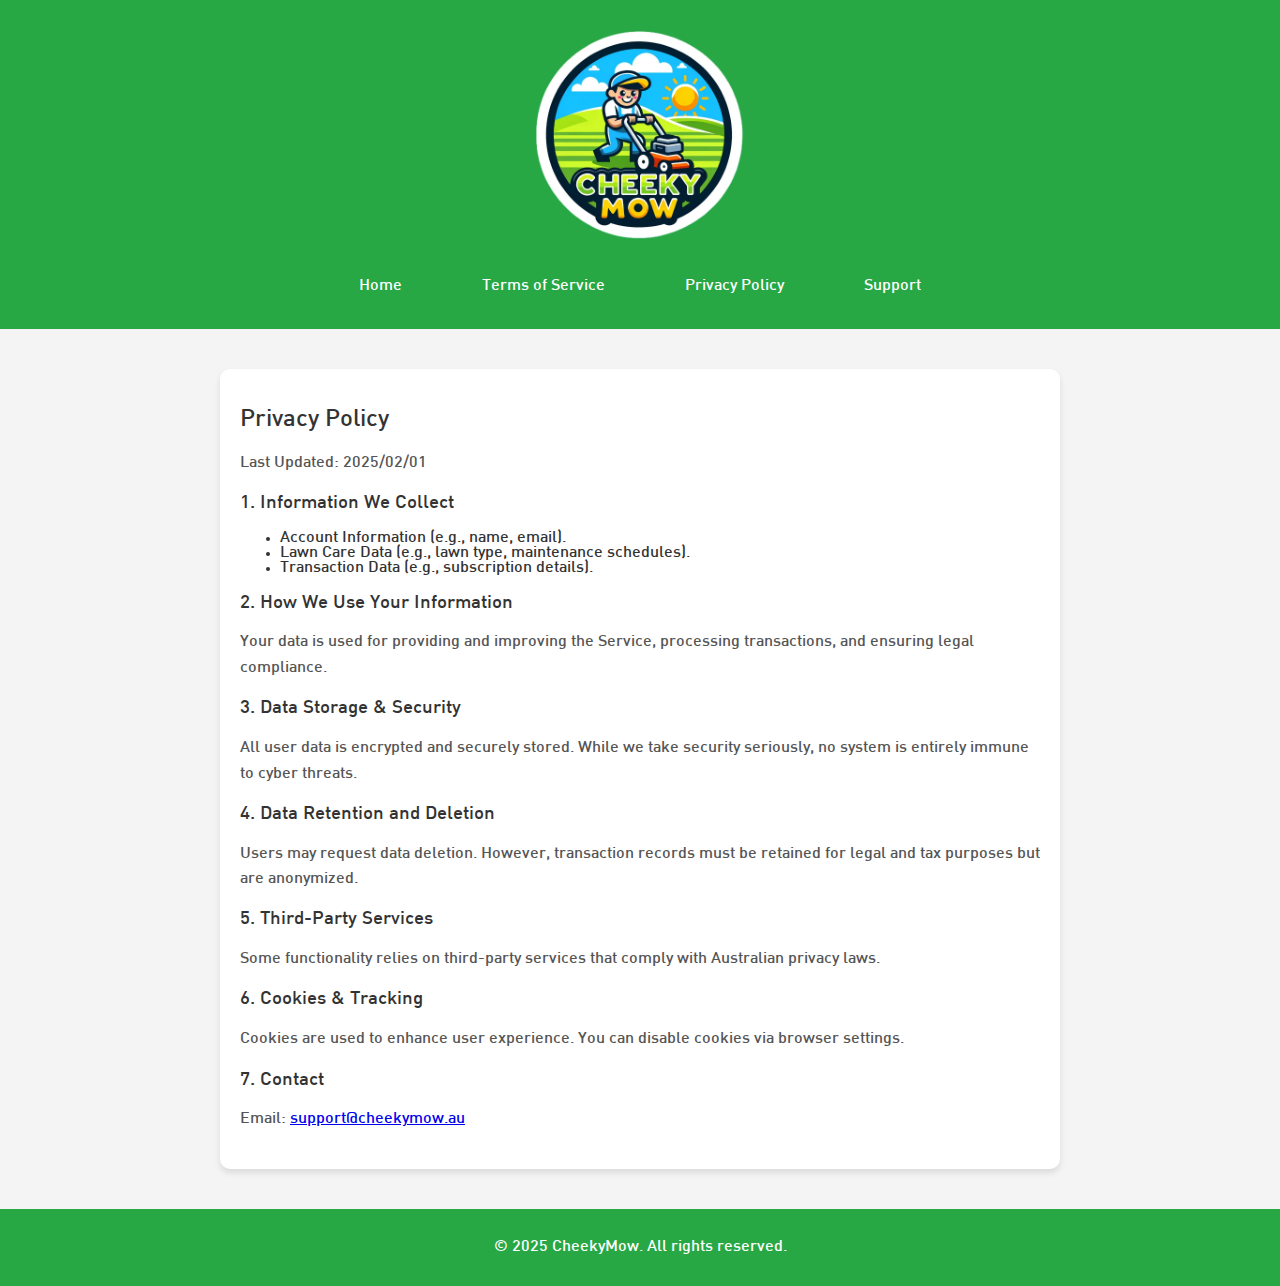
==== privacy/index.html @ 29a15c51 "Using pretty links" ====
<!DOCTYPE html>
<html lang="en">
<head>
    <meta charset="UTF-8">
    <meta name="viewport" content="width=device-width, initial-scale=1.0">
    <title>Privacy Policy</title>
    <link rel="stylesheet" href="../styles.css">
    <link rel="icon" type="image/x-icon" href="../fav.ico">
</head>
<body>
    <header>
        <img src="../images/cheekymow_logo.webp" style="height: 15rem;" alt="cheekymow logo" loading="lazy">
        <nav>
            <ul>
                <li><a href="../">Home</a></li>
                <li><a href="/tos">Terms of Service</a></li>
                <li><a href="/privacy">Privacy Policy</a></li>
                <li><a href="#support">Support</a></li>
            </ul>
        </nav>
    </header>

    <section id="content">
        <h2>Privacy Policy</h2>
        <p><strong>Last Updated:</strong> 2025/02/01</p>

        <h3>1. Information We Collect</h3>
        <ul>
            <li>Account Information (e.g., name, email).</li>
            <li>Lawn Care Data (e.g., lawn type, maintenance schedules).</li>
            <li>Transaction Data (e.g., subscription details).</li>
        </ul>

        <h3>2. How We Use Your Information</h3>
        <p>Your data is used for providing and improving the Service, processing transactions, and ensuring legal compliance.</p>

        <h3>3. Data Storage & Security</h3>
        <p>All user data is encrypted and securely stored. While we take security seriously, no system is entirely immune to cyber threats.</p>

        <h3>4. Data Retention and Deletion</h3>
        <p>Users may request data deletion. However, transaction records must be retained for legal and tax purposes but are anonymized.</p>

        <h3>5. Third-Party Services</h3>
        <p>Some functionality relies on third-party services that comply with Australian privacy laws.</p>

        <h3>6. Cookies & Tracking</h3>
        <p>Cookies are used to enhance user experience. You can disable cookies via browser settings.</p>

        <h3>7. Contact</h3>
        <p>Email: <a href="mailto:support@cheekymow.au">support@cheekymow.au</a></p>
    </section>

    <footer>
        <p>&copy; 2025 CheekyMow. All rights reserved.</p>
    </footer>
    <a href="#" id="jump-to-top">↑ Top</a>
    <script>
        const jumpToTopButton = document.getElementById("jump-to-top");
    
        window.addEventListener("scroll", () => {
            if (window.scrollY > 200) {
                jumpToTopButton.style.display = "block";
            } else {
                jumpToTopButton.style.display = "none";
            }
        });
    </script>
</body>
</html>
---- styles.css ----
@font-face {
  font-family: "DIN Medium";
  src: url("fonts/DIN\ Medium.ttf") format("truetype");
  font-weight: 600;
}

@font-face {
  font-family: "Arima";
  src: url("fonts/Arima-SemiBold.ttf") format("truetype");
  font-weight: 400;
  font-style: normal;
}

@font-face {
  font-family: "FontAwesomeBrands";
  src: url("fonts/Font Awesome 6 Brands-Regular-400.otf") format("opentype");
  font-weight: 400;
  font-style: normal;
}

body {
  font-family: "DIN Medium";
  margin: 0;
  padding: 0;
  background-color: #f4f4f4;
  color: #333;
  transition: background-color 0.3s, color 0.3s;
}

header {
  background-color: #28a745;
  color: white;
  padding: 15px;
  text-align: center;
}

nav {
  background-color: #28a745;
  text-align: center;
  padding: 10px;
}

nav ul {
  list-style: none;
  padding: 0;

  margin: 0;
  display: flex;
  justify-content: center;
  gap: 20px;
  flex-wrap: wrap;
}

nav ul li {
  display: inline;
  margin: 0 15px;
}

nav ul li a {
  color: white;
  text-decoration: none;
  font-weight: bold;
  transition: color 0.3s ease, background-color 0.3s ease;
  padding: 10px 15px;
  border-radius: 5px;
  display: inline-block;
}

nav ul li a:hover {
  background-color: rgba(255, 255, 255, 0.2);
  color: #f8f9fa;
}

#content {
  max-width: 800px;
  margin: 40px auto;
  padding: 20px;
  background-color: #fff;
  border-radius: 10px;
  box-shadow: 0 4px 6px rgba(0, 0, 0, 0.1);
}

#content h2,
#content h3 {
  font-family: "DIN Medium";
  color: #333;
}

#content p {
  font-family: "DIN Medium", cursive;
  font-size: 1rem;
  line-height: 1.6;
  color: #555;
}

#hero {
  text-align: center;
  padding: 50px 20px;
  background-color: #fff;
}

.cta-buttons .btn {
  display: inline-flex;
  align-items: center;
  justify-content: center;
  margin: 10px;
  padding: 10px 20px;
  background-color: #28a745;
  color: white;
  text-decoration: none;
  border-radius: 5px;
  font-size: 18px;
  gap: 10px;
  width: 200px;
  height: 25px;
}

.cta-buttons .btn .fa-brands {
  font-family: "FontAwesomeBrands";
  font-size: 20px;
}

.cta-buttons .btn:hover {
  background-color: #218838;
}

.cta-buttons .btn.disabled {
  background-color: #aaa;
  color: #ddd;
  cursor: not-allowed;
  pointer-events: none;
}

#features {
  padding: 40px 20px;
  text-align: center;
}

.feature-row {
  display: flex;
  flex-wrap: wrap;
  justify-content: center;
  gap: 20px;
  margin-bottom: 40px;
  padding: 20px;
  background-color: #f1f8e9;
  border-radius: 10px;
}

.feature-row img {
  max-width: 280px;
  width: 45%;
  border-radius: 10px;
  box-shadow: 0 4px 6px rgba(0, 0, 0, 0.1);
}

.feature-section {
  margin-bottom: 40px;
  padding: 20px;
  border-radius: 10px;
  display: flex;
  flex-wrap: wrap;
  align-items: center;
  justify-content: center;
  gap: 20px;
}

.feature-section p {
  font-family: "Arima", cursive;
  font-size: 1.8rem;
  font-weight: 700;
  color: #333;
  margin: 0;
  max-width: 400px;
  line-height: 1.6;
  text-align: left;
  width: 45%;
}

.feature-section:nth-child(3) {
  background-color: #ffd699;
}

.feature-section:nth-child(4) {
  background-color: #c8f0f0;
}

.feature-section:nth-child(5) {
  background-color: #d6ffb3;
}

.feature-section img {
  max-width: 300px;
  width: 45%;
  border-radius: 10px;
  box-shadow: 0 4px 6px rgba(0, 0, 0, 0.1);
}

.feature-section p {
  font-family: "Arima", cursive;
  font-size: 1.8rem;
  font-weight: 700;
  color: #333;
  margin: 0;
  max-width: 400px;
  line-height: 1.6;
  text-align: left;
  width: 45%;
}

.feature-wide {
  display: flex;
  flex-wrap: wrap;
  align-items: center;
  justify-content: center;
  padding: 20px;
}

.feature-wide img {
  max-width: 1000px;
  width: 100%;
  border-radius: 10px;
  box-shadow: 0 4px 6px rgba(0, 0, 0, 0.1);
  margin: 0 auto;
  display: inline;
}

#support {
  text-align: center;
  padding: 5px;
  gap: 0px;
  width: 100%;
}

.dark-mode #support {
  background-color: #2c2c2c;
  color: #ddd;
}

#support p {
  font-family: "DIN Medium";
  font-size: 1.5rem;
  font-weight: 700;
  margin: 0 0 10px;
  line-height: 1.4;
}

#support p.subtext {
  font-family: "DIN Medium";
  font-size: 1.2rem;
  font-weight: 400;
  color: #555;
  margin: 0;
}

.dark-mode #support p.subtext {
  color: #bbb;
  font-family: "DIN Medium";
}

#support a {
  color: #28a745;
  text-decoration: none;
  font-weight: bold;
  font-family: "DIN Medium";
}

.dark-mode #support a {
  color: #4caf50;
}

#dark-mode-toggle {
  position: fixed;
  top: 10px;
  right: 10px;
  background: #28a745;
  color: white;
  border: none;
  padding: 10px;
  cursor: pointer;
  border-radius: 5px;
  font-size: 14px;
  z-index: 1000;
}

#dark-mode-toggle:hover {
  background: #218838;
}

.dark-mode {
  background-color: #222;
  color: #ddd;
}

.dark-mode .feature-wide {
  background-color: #4e6728;
  color: #fff;
}

@media (max-width: 768px) {
  nav ul {
    flex-direction: column;
    align-items: center;
  }
  nav ul li a {
    display: block;
    width: 100%;
    padding: 15px 0;
  }
  .cta-buttons .btn {
    display: block;
    width: 80%;
    margin: 10px auto;
  }

  .feature-row {
    flex-direction: column;
  }

  .feature-row img {
    width: 80%;
  }

  .feature-wide img {
    max-width: 100%;
  }

  .feature-section p {
    font-size: 1.2rem;
    text-align: center;
    width: 90%;
    max-width: 100%;
  }

  .feature-row {
    flex-direction: column;
    align-items: center;
    text-align: center;
  }

  .feature-row img {
    width: 80%;
    max-width: 300px;
  }

  .feature-wide {
    flex-direction: column;
    align-items: center;
    text-align: center;
  }
}

footer {
  text-align: center;
  padding: 15px;
  background-color: #28a745;
  color: white;
  width: 100%;
  box-sizing: border-box;
}

#jump-to-top {
  position: fixed;
  bottom: 20px;
  right: 20px;
  background-color: #28a745;
  color: white;
  padding: 10px 15px;
  border-radius: 5px;
  text-decoration: none;
  font-weight: bold;
  display: none;
}
#jump-to-top:hover {
  background-color: #218838;
}
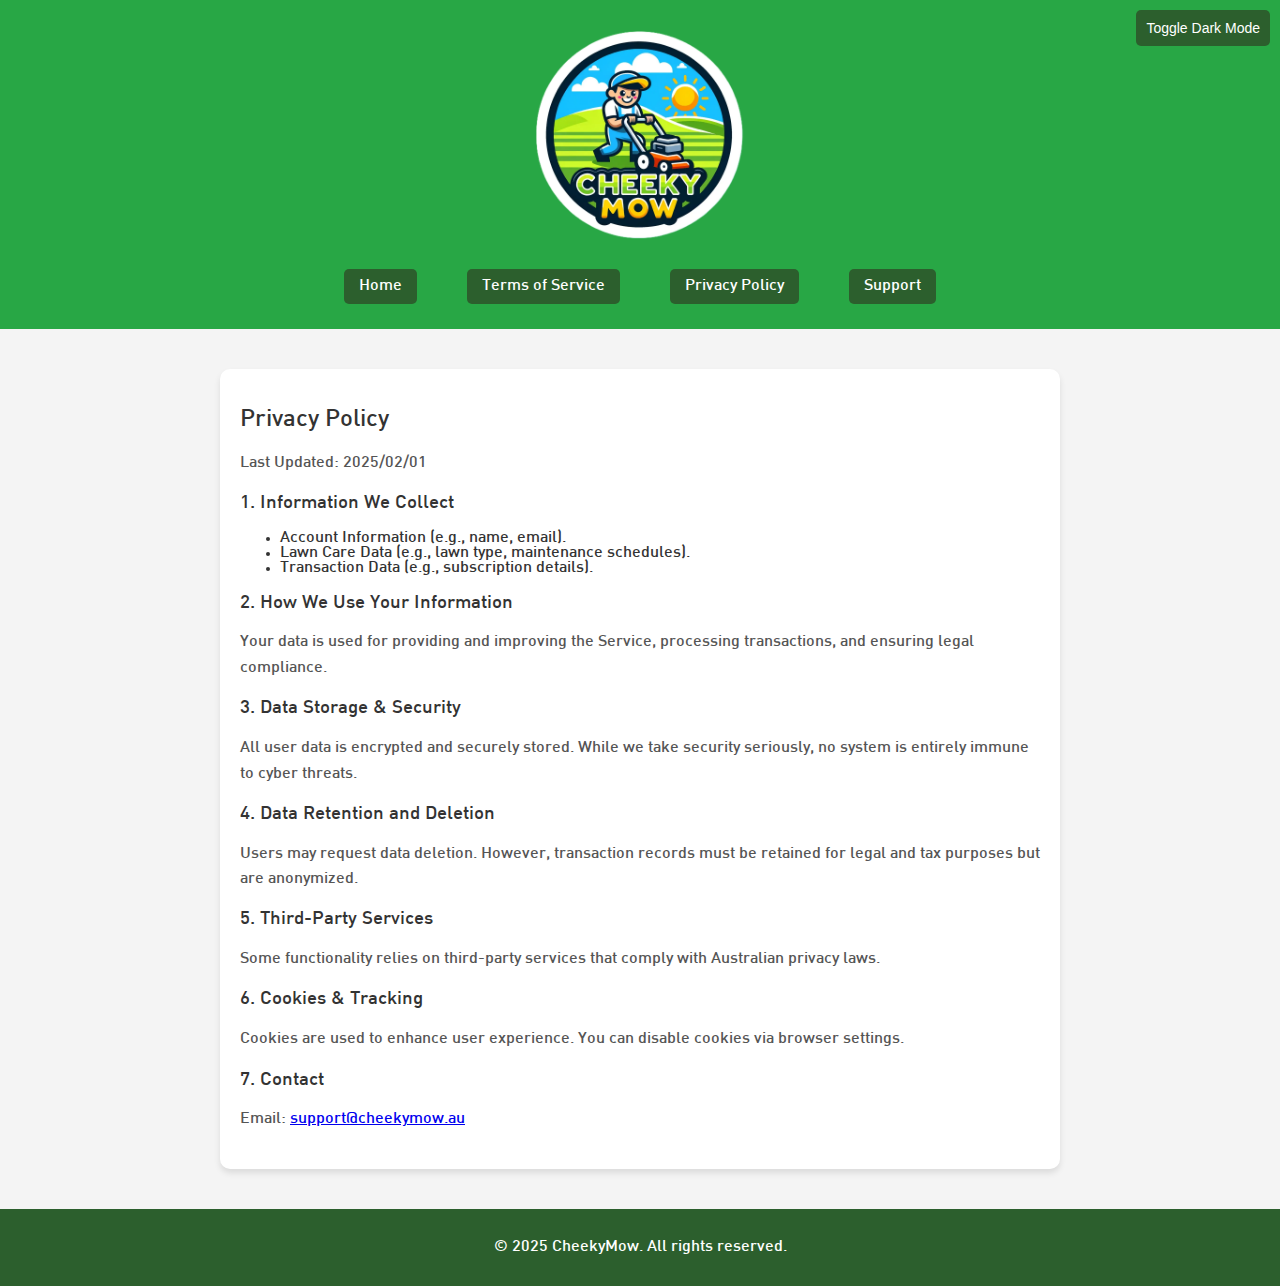
==== commit e7f8d9c4: "Improved loading speed" ====
--- a/privacy/index.html
+++ b/privacy/index.html
@@ -1,69 +1,98 @@
 <!DOCTYPE html>
 <html lang="en">
-<head>
-    <meta charset="UTF-8">
-    <meta name="viewport" content="width=device-width, initial-scale=1.0">
+  <head>
+    <meta charset="UTF-8" />
+    <meta name="viewport" content="width=device-width, initial-scale=1.0" />
     <title>Privacy Policy</title>
-    <link rel="stylesheet" href="../styles.css">
-    <link rel="icon" type="image/x-icon" href="../fav.ico">
-</head>
-<body>
+    <link rel="stylesheet" href="../styles.css" />
+    <link rel="icon" type="image/x-icon" href="../fav.ico" />
+  </head>
+  <body>
+    <button id="dark-mode-toggle">Toggle Dark Mode</button>
+    <script>
+      const toggleButton = document.getElementById("dark-mode-toggle");
+      toggleButton.addEventListener("click", () => {
+        document.body.classList.toggle("dark-mode");
+      });
+    </script>
     <header>
-        <img src="../images/cheekymow_logo.webp" style="height: 15rem;" alt="cheekymow logo" loading="lazy">
-        <nav>
-            <ul>
-                <li><a href="../">Home</a></li>
-                <li><a href="/tos">Terms of Service</a></li>
-                <li><a href="/privacy">Privacy Policy</a></li>
-                <li><a href="#support">Support</a></li>
-            </ul>
-        </nav>
+      <img
+        src="../images/cheekymow_logo.webp"
+        style="height: 15rem"
+        alt="cheekymow logo"
+        
+      />
+      <nav>
+        <ul>
+          <li><a href="../">Home</a></li>
+          <li><a href="/tos">Terms of Service</a></li>
+          <li><a href="/privacy">Privacy Policy</a></li>
+          <li><a href="#support">Support</a></li>
+        </ul>
+      </nav>
     </header>
 
     <section id="content">
-        <h2>Privacy Policy</h2>
-        <p><strong>Last Updated:</strong> 2025/02/01</p>
+      <h2>Privacy Policy</h2>
+      <p><strong>Last Updated:</strong> 2025/02/01</p>
 
-        <h3>1. Information We Collect</h3>
-        <ul>
-            <li>Account Information (e.g., name, email).</li>
-            <li>Lawn Care Data (e.g., lawn type, maintenance schedules).</li>
-            <li>Transaction Data (e.g., subscription details).</li>
-        </ul>
+      <h3>1. Information We Collect</h3>
+      <ul>
+        <li>Account Information (e.g., name, email).</li>
+        <li>Lawn Care Data (e.g., lawn type, maintenance schedules).</li>
+        <li>Transaction Data (e.g., subscription details).</li>
+      </ul>
 
-        <h3>2. How We Use Your Information</h3>
-        <p>Your data is used for providing and improving the Service, processing transactions, and ensuring legal compliance.</p>
+      <h3>2. How We Use Your Information</h3>
+      <p>
+        Your data is used for providing and improving the Service, processing
+        transactions, and ensuring legal compliance.
+      </p>
 
-        <h3>3. Data Storage & Security</h3>
-        <p>All user data is encrypted and securely stored. While we take security seriously, no system is entirely immune to cyber threats.</p>
+      <h3>3. Data Storage & Security</h3>
+      <p>
+        All user data is encrypted and securely stored. While we take security
+        seriously, no system is entirely immune to cyber threats.
+      </p>
 
-        <h3>4. Data Retention and Deletion</h3>
-        <p>Users may request data deletion. However, transaction records must be retained for legal and tax purposes but are anonymized.</p>
+      <h3>4. Data Retention and Deletion</h3>
+      <p>
+        Users may request data deletion. However, transaction records must be
+        retained for legal and tax purposes but are anonymized.
+      </p>
 
-        <h3>5. Third-Party Services</h3>
-        <p>Some functionality relies on third-party services that comply with Australian privacy laws.</p>
+      <h3>5. Third-Party Services</h3>
+      <p>
+        Some functionality relies on third-party services that comply with
+        Australian privacy laws.
+      </p>
 
-        <h3>6. Cookies & Tracking</h3>
-        <p>Cookies are used to enhance user experience. You can disable cookies via browser settings.</p>
+      <h3>6. Cookies & Tracking</h3>
+      <p>
+        Cookies are used to enhance user experience. You can disable cookies via
+        browser settings.
+      </p>
 
-        <h3>7. Contact</h3>
-        <p>Email: <a href="mailto:support@cheekymow.au">support@cheekymow.au</a></p>
+      <h3>7. Contact</h3>
+      <p>
+        Email: <a href="mailto:support@cheekymow.au">support@cheekymow.au</a>
+      </p>
     </section>
 
     <footer>
-        <p>&copy; 2025 CheekyMow. All rights reserved.</p>
+      <p>&copy; 2025 CheekyMow. All rights reserved.</p>
     </footer>
     <a href="#" id="jump-to-top">↑ Top</a>
     <script>
-        const jumpToTopButton = document.getElementById("jump-to-top");
-    
-        window.addEventListener("scroll", () => {
-            if (window.scrollY > 200) {
-                jumpToTopButton.style.display = "block";
-            } else {
-                jumpToTopButton.style.display = "none";
-            }
-        });
+      const jumpToTopButton = document.getElementById("jump-to-top");
+
+      window.addEventListener("scroll", () => {
+        if (window.scrollY > 200) {
+          jumpToTopButton.style.display = "block";
+        } else {
+          jumpToTopButton.style.display = "none";
+        }
+      });
     </script>
-</body>
+  </body>
 </html>
--- a/styles.css
+++ b/styles.css
@@ -2,6 +2,7 @@
   font-family: "DIN Medium";
   src: url("fonts/DIN\ Medium.ttf") format("truetype");
   font-weight: 600;
+  font-display: swap
 }
 
 @font-face {
@@ -9,6 +10,7 @@
   src: url("fonts/Arima-SemiBold.ttf") format("truetype");
   font-weight: 400;
   font-style: normal;
+  font-display: swap;
 }
 
 @font-face {
@@ -16,6 +18,7 @@
   src: url("fonts/Font Awesome 6 Brands-Regular-400.otf") format("opentype");
   font-weight: 400;
   font-style: normal;
+  font-display: swap;
 }
 
 body {
@@ -67,8 +70,7 @@
 }
 
 nav ul li a:hover {
-  background-color: rgba(255, 255, 255, 0.2);
-  color: #f8f9fa;
+  background-color: #3c773c;
 }
 
 #content {
@@ -273,7 +275,7 @@
   position: fixed;
   top: 10px;
   right: 10px;
-  background: #28a745;
+  background-color: #1e4620;
   color: white;
   border: none;
   padding: 10px;
@@ -297,6 +299,11 @@
   color: #fff;
 }
 
+nav ul li a, .cta-buttons .btn, #dark-mode-toggle {
+  color: #ffffff;  
+  background-color: #2c5f2d;
+}
+
 @media (max-width: 768px) {
   nav ul {
     flex-direction: column;
@@ -353,7 +360,7 @@
 footer {
   text-align: center;
   padding: 15px;
-  background-color: #28a745;
+  background-color: #2c5f2d;
   color: white;
   width: 100%;
   box-sizing: border-box;
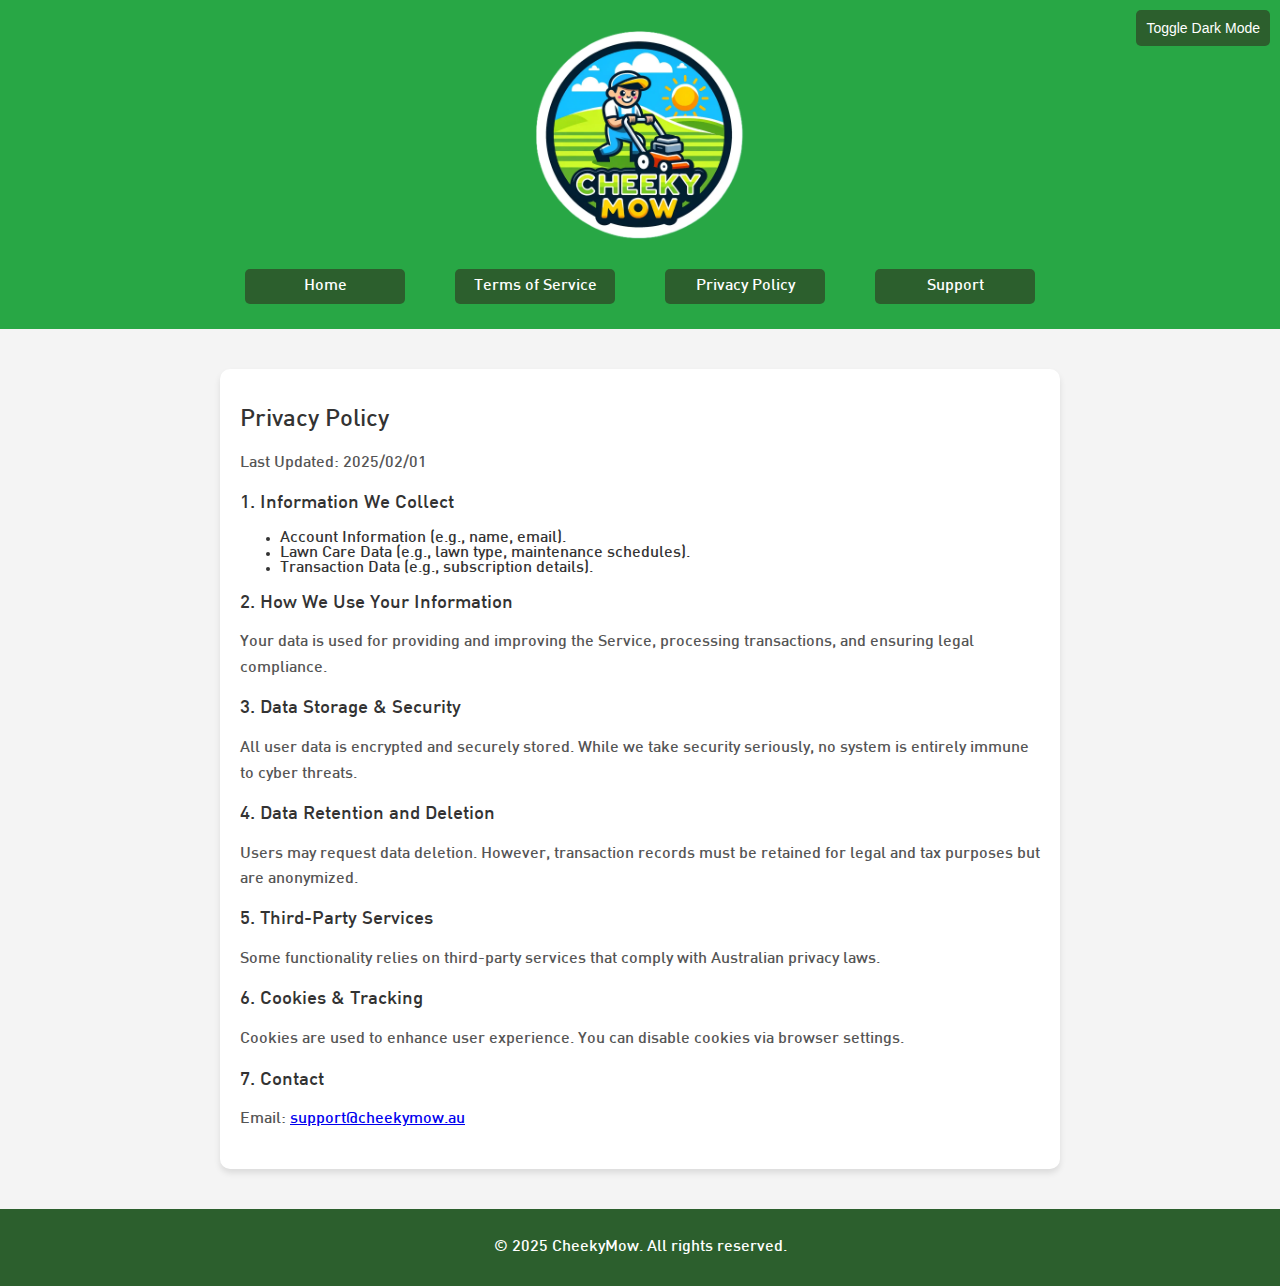
==== commit 5ca48003: "Some UX improvements" ====
--- a/privacy/index.html
+++ b/privacy/index.html
@@ -18,16 +18,15 @@
     <header>
       <img
         src="../images/cheekymow_logo.webp"
-        style="height: 15rem"
+        class="responsive-logo"
         alt="cheekymow logo"
-        
       />
       <nav>
         <ul>
-          <li><a href="../">Home</a></li>
-          <li><a href="/tos">Terms of Service</a></li>
-          <li><a href="/privacy">Privacy Policy</a></li>
-          <li><a href="#support">Support</a></li>
+          <li><a href="../" class="nav-link">Home</a></li>
+          <li><a href="/tos" class="nav-link">Terms of Service</a></li>
+          <li><a href="/privacy" class="nav-link">Privacy Policy</a></li>
+          <li><a href="#support" class="nav-link">Support</a></li>
         </ul>
       </nav>
     </header>
--- a/styles.css
+++ b/styles.css
@@ -72,6 +72,13 @@
 nav ul li a:hover {
   background-color: #3c773c;
 }
+
+.nav-link {
+  display: inline-block;
+  width: 130px;
+  text-align: center;
+}
+
 
 #content {
   max-width: 800px;
@@ -132,6 +139,19 @@
   cursor: not-allowed;
   pointer-events: none;
 }
+
+.responsive-img {
+  max-width: 100%;
+  height: auto;
+  display: block;
+  
+}
+
+.responsive-logo {
+  max-width: 15rem;
+  height: auto;
+}
+
 
 #features {
   padding: 40px 20px;
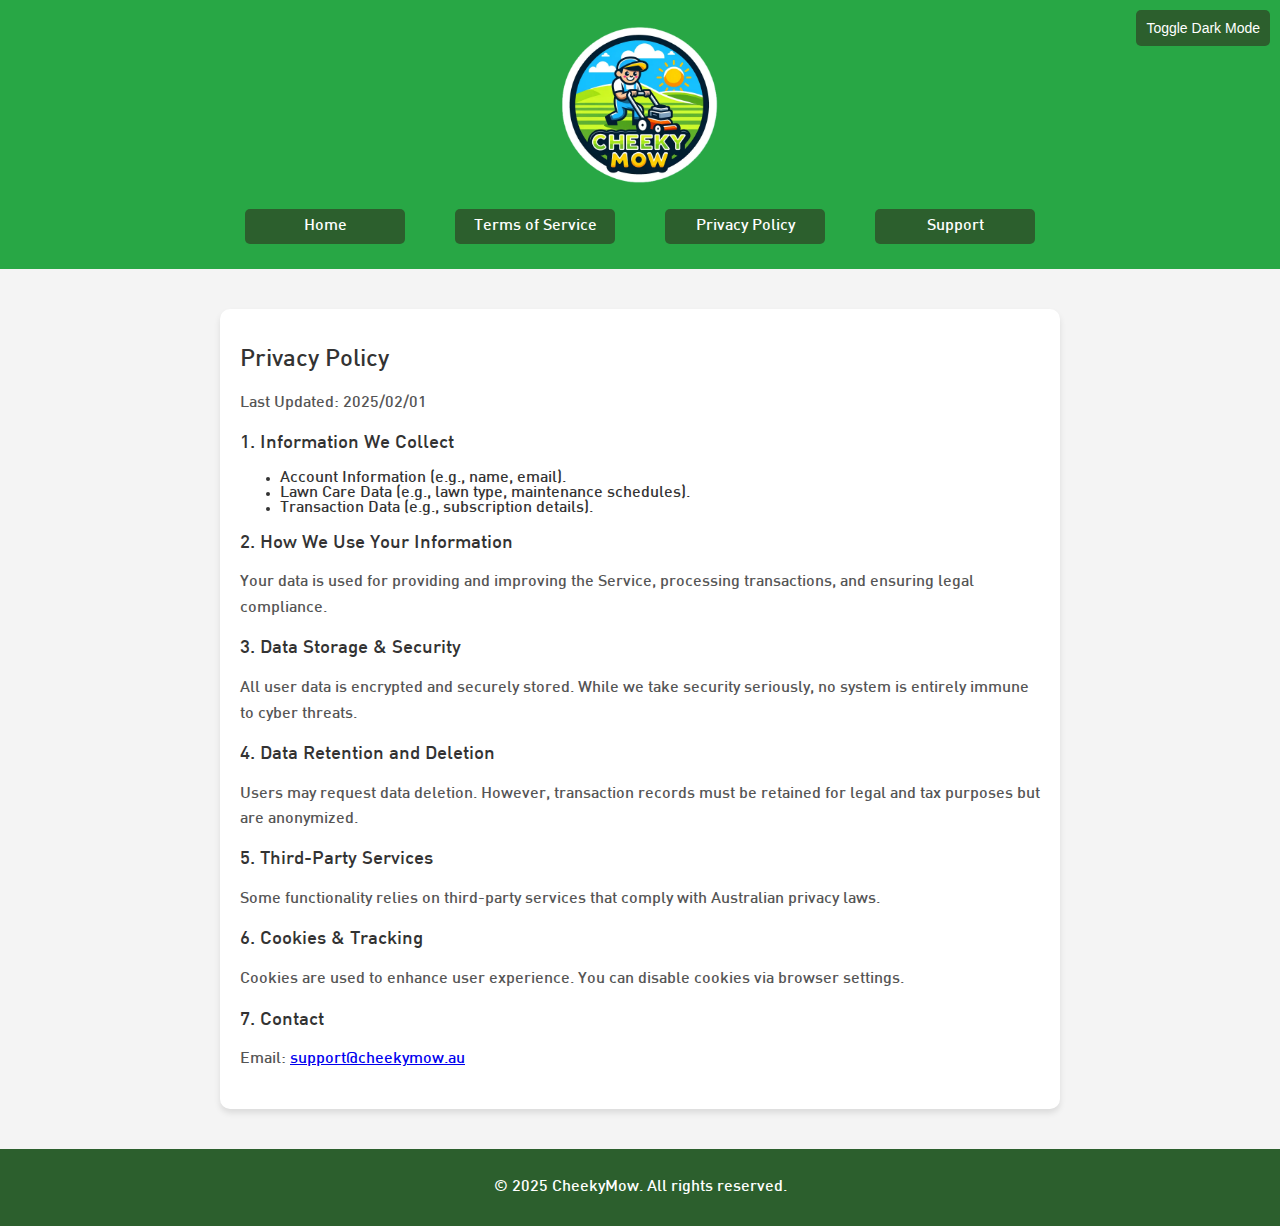
==== commit f83dc342: "Preload resources" ====
--- a/privacy/index.html
+++ b/privacy/index.html
@@ -18,7 +18,8 @@
     <header>
       <img
         src="../images/cheekymow_logo.webp"
-        class="responsive-logo"
+        height="180"
+        width="180"
         alt="cheekymow logo"
       />
       <nav>
--- a/styles.css
+++ b/styles.css
@@ -22,7 +22,7 @@
 }
 
 body {
-  font-family: "DIN Medium";
+  font-family: "DIN Medium",sans-serif;
   margin: 0;
   padding: 0;
   background-color: #f4f4f4;
@@ -199,6 +199,10 @@
   width: 45%;
 }
 
+#features, .feature-section {
+  min-height: 450px;
+}
+
 .feature-section:nth-child(3) {
   background-color: #ffd699;
 }
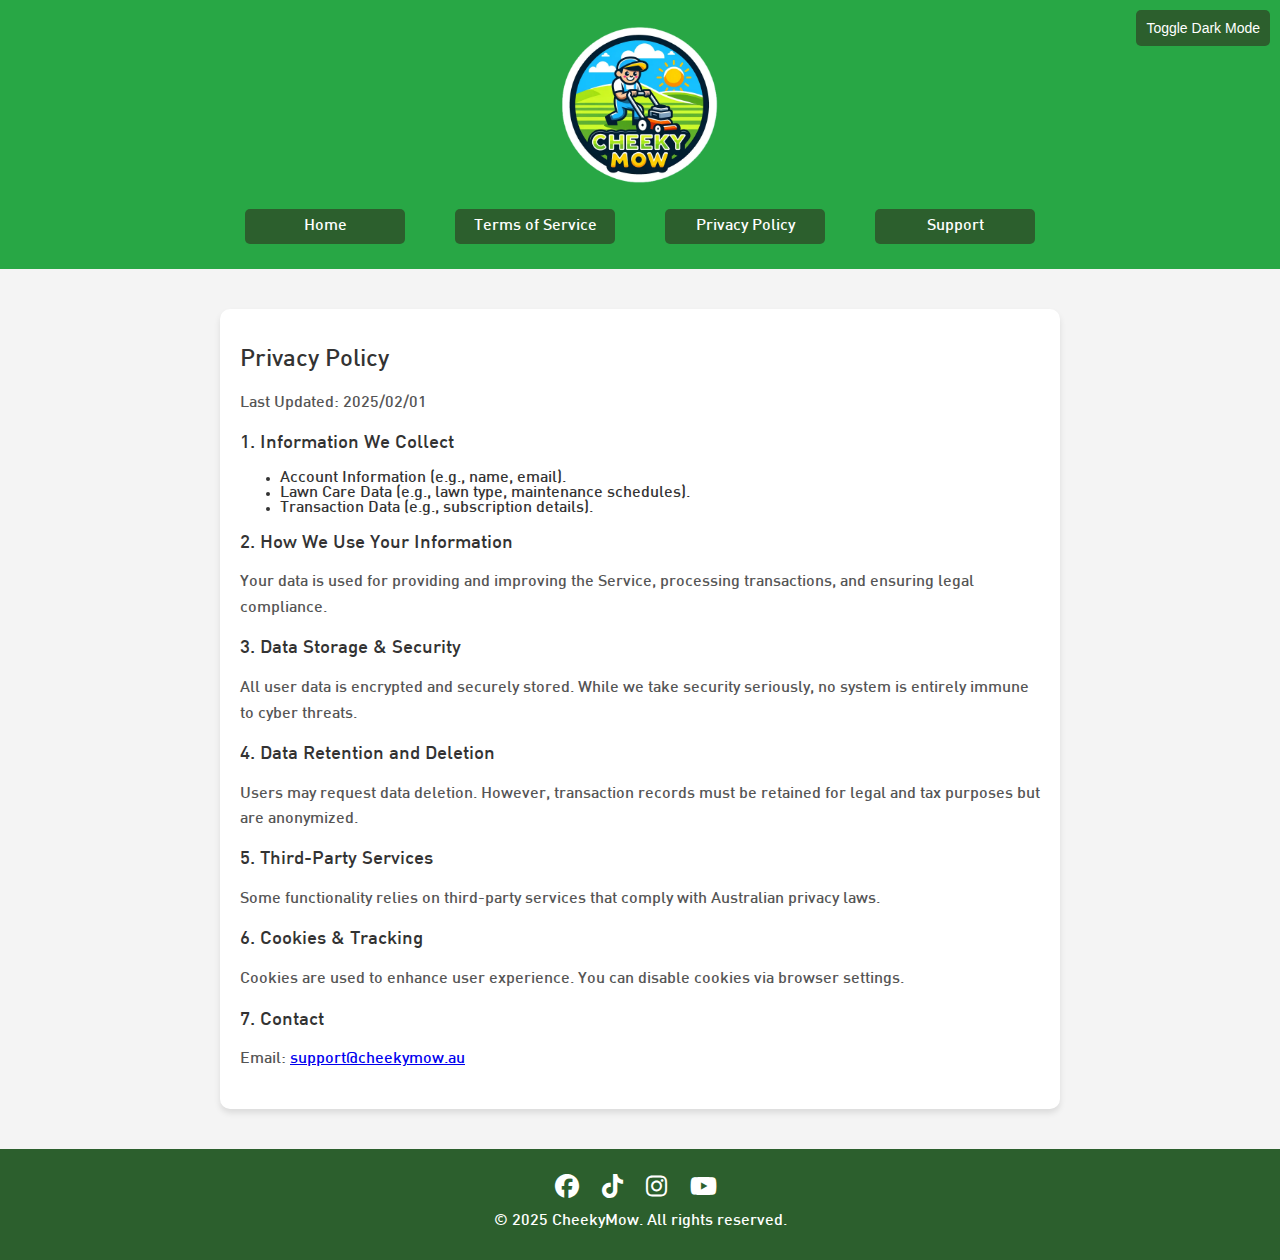
==== commit 54b083d5: "Adding social buttons" ====
--- a/privacy/index.html
+++ b/privacy/index.html
@@ -80,6 +80,20 @@
     </section>
 
     <footer>
+      <div class="social-icons">
+        <a href="#" target="_blank" class="social-btn">
+            <span class="icon">&#xf09a;</span>
+        </a>
+        <a href="#" target="_blank" class="social-btn">
+            <span class="icon">&#xe07b;</span>
+        </a>
+        <a href="#" target="_blank" class="social-btn">
+            <span class="icon">&#xf16d;</span>
+        </a>
+        <a href="#" target="_blank" class="social-btn">
+            <span class="icon">&#xf167;</span>
+        </a>
+    </div>
       <p>&copy; 2025 CheekyMow. All rights reserved.</p>
     </footer>
     <a href="#" id="jump-to-top">↑ Top</a>
--- a/styles.css
+++ b/styles.css
@@ -2,7 +2,7 @@
   font-family: "DIN Medium";
   src: url("fonts/DIN\ Medium.ttf") format("truetype");
   font-weight: 600;
-  font-display: swap
+  font-display: swap;
 }
 
 @font-face {
@@ -22,7 +22,7 @@
 }
 
 body {
-  font-family: "DIN Medium",sans-serif;
+  font-family: "DIN Medium", sans-serif;
   margin: 0;
   padding: 0;
   background-color: #f4f4f4;
@@ -79,7 +79,6 @@
   text-align: center;
 }
 
-
 #content {
   max-width: 800px;
   margin: 40px auto;
@@ -144,14 +143,12 @@
   max-width: 100%;
   height: auto;
   display: block;
-  
 }
 
 .responsive-logo {
   max-width: 15rem;
   height: auto;
 }
-
 
 #features {
   padding: 40px 20px;
@@ -199,7 +196,8 @@
   width: 45%;
 }
 
-#features, .feature-section {
+#features,
+.feature-section {
   min-height: 450px;
 }
 
@@ -323,8 +321,10 @@
   color: #fff;
 }
 
-nav ul li a, .cta-buttons .btn, #dark-mode-toggle {
-  color: #ffffff;  
+nav ul li a,
+.cta-buttons .btn,
+#dark-mode-toggle {
+  color: #ffffff;
   background-color: #2c5f2d;
 }
 
@@ -405,3 +405,33 @@
 #jump-to-top:hover {
   background-color: #218838;
 }
+
+.icon {
+  font-family: "FontAwesomeBrands", sans-serif;
+  font-weight: 400;
+  font-style: normal;
+  font-size: 1.5rem;
+  display: inline-block;
+  margin-right: 8px;
+}
+
+.social-icons {
+  display: flex;
+  justify-content: center;
+  gap: 15px;
+  margin-top: 10px;
+}
+
+.social-btn {
+  display: flex;
+  align-items: center;
+  gap: 8px;
+  text-decoration: none;
+  color: #ffffff;
+  transition: color 0.3s ease;
+}
+
+.social-btn:hover {
+  color: #08bdbd;
+}
+
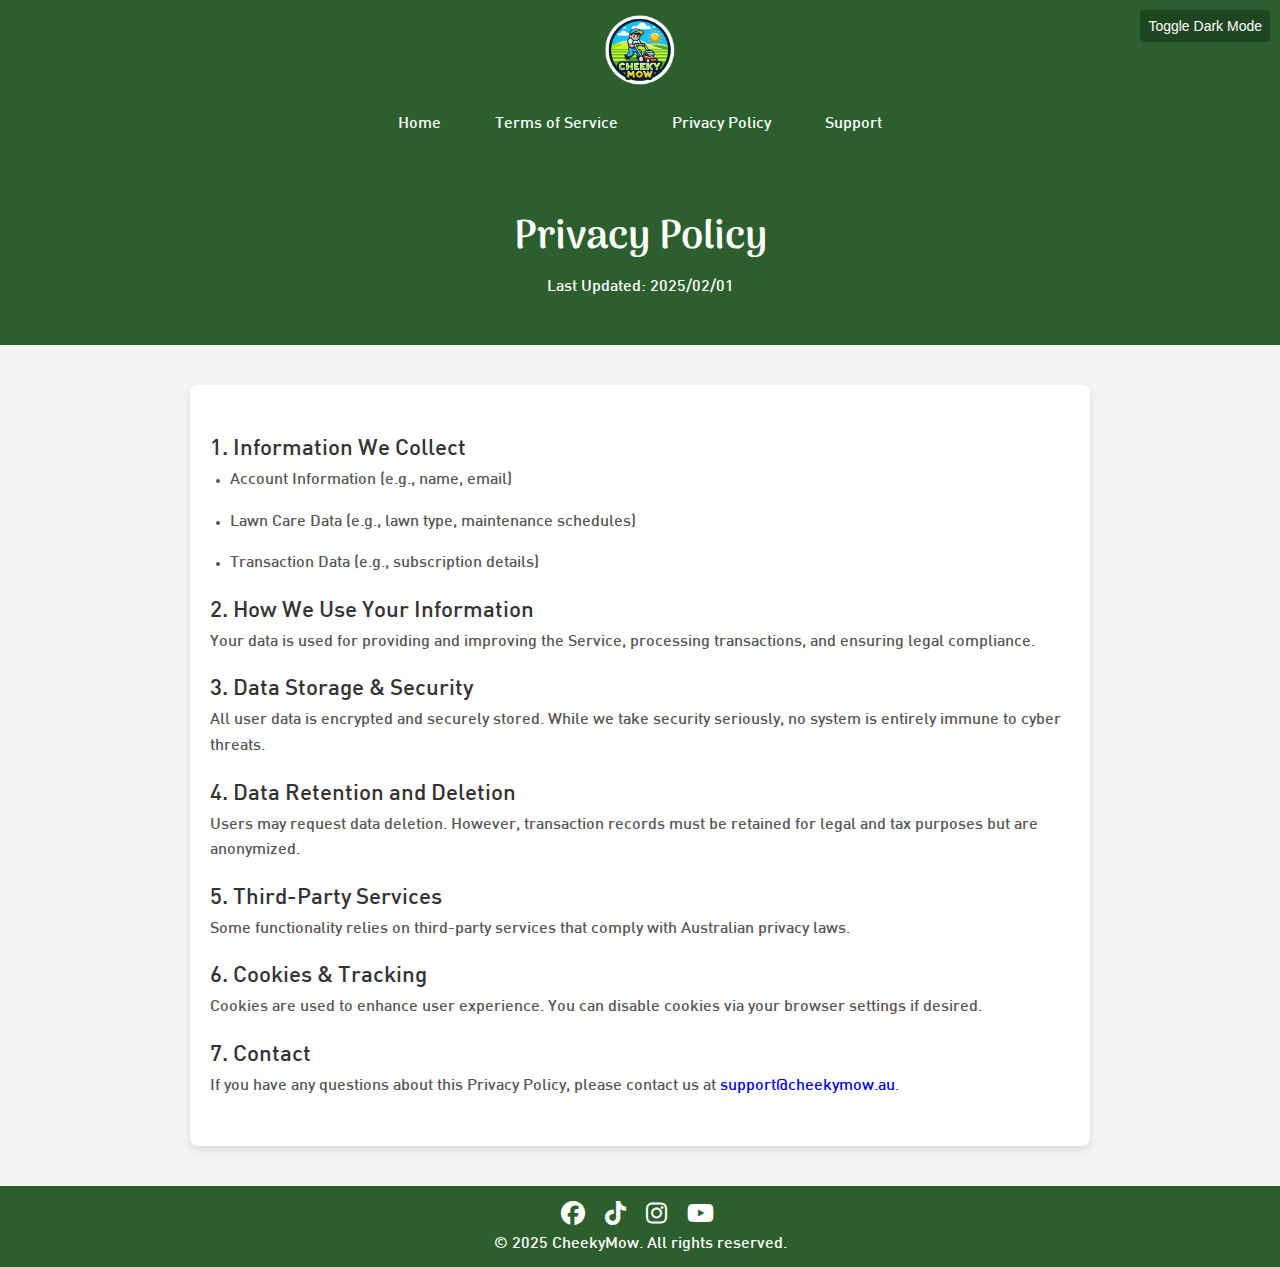
==== commit d2857a43: "Updated styling to be more dynamic" ====
--- a/privacy/index.html
+++ b/privacy/index.html
@@ -1,112 +1,126 @@
 <!DOCTYPE html>
 <html lang="en">
-  <head>
-    <meta charset="UTF-8" />
-    <meta name="viewport" content="width=device-width, initial-scale=1.0" />
-    <title>Privacy Policy</title>
-    <link rel="stylesheet" href="../styles.css" />
-    <link rel="icon" type="image/x-icon" href="../fav.ico" />
-  </head>
-  <body>
-    <button id="dark-mode-toggle">Toggle Dark Mode</button>
-    <script>
-      const toggleButton = document.getElementById("dark-mode-toggle");
-      toggleButton.addEventListener("click", () => {
-        document.body.classList.toggle("dark-mode");
-      });
-    </script>
-    <header>
-      <img
-        src="../images/cheekymow_logo.webp"
-        height="180"
-        width="180"
-        alt="cheekymow logo"
-      />
-      <nav>
-        <ul>
-          <li><a href="../" class="nav-link">Home</a></li>
-          <li><a href="/tos" class="nav-link">Terms of Service</a></li>
-          <li><a href="/privacy" class="nav-link">Privacy Policy</a></li>
-          <li><a href="#support" class="nav-link">Support</a></li>
-        </ul>
-      </nav>
-    </header>
+<head>
+    <script async src="https://www.googletagmanager.com/gtag/js?id=G-XVP4CEMY37"></script>
+  <script>
+    window.dataLayer = window.dataLayer || [];
+    function gtag(){dataLayer.push(arguments);}
+    gtag('js', new Date());
+    gtag('config', 'G-XVP4CEMY37');
+  </script>
 
-    <section id="content">
-      <h2>Privacy Policy</h2>
-      <p><strong>Last Updated:</strong> 2025/02/01</p>
+  <meta charset="UTF-8" />
+  <meta name="viewport" content="width=device-width, initial-scale=1.0"/>
+  <title>Privacy Policy | cheekymow</title>
 
-      <h3>1. Information We Collect</h3>
+  <link rel="stylesheet" href="../styles.css" />
+  <link rel="icon" type="image/x-icon" href="../fav.ico" />
+</head>
+<body>
+
+  <button id="dark-mode-toggle">Toggle Dark Mode</button>
+  <script>
+    const toggleButton = document.getElementById("dark-mode-toggle");
+    toggleButton.addEventListener("click", () => {
+      document.body.classList.toggle("dark-mode");
+    });
+  </script>
+
+  <header>
+    <img
+      src="../images/cheekymow_logo.webp"
+      alt="cheekymow logo"
+      class="header-logo"
+      loading="lazy"
+    />
+    <nav>
       <ul>
-        <li>Account Information (e.g., name, email).</li>
-        <li>Lawn Care Data (e.g., lawn type, maintenance schedules).</li>
-        <li>Transaction Data (e.g., subscription details).</li>
+        <li><a href="../" class="nav-link">Home</a></li>
+        <li><a href="../tos" class="nav-link">Terms of Service</a></li>
+        <li><a href="../privacy" class="nav-link">Privacy Policy</a></li>
+        <li><a href="../#support" class="nav-link">Support</a></li>
       </ul>
+    </nav>
+  </header>
 
-      <h3>2. How We Use Your Information</h3>
-      <p>
-        Your data is used for providing and improving the Service, processing
-        transactions, and ensuring legal compliance.
-      </p>
+  <section id="legal-hero">
+    <h1>Privacy Policy</h1>
+    <p><strong>Last Updated:</strong> 2025/02/01</p>
+  </section>
 
-      <h3>3. Data Storage & Security</h3>
-      <p>
-        All user data is encrypted and securely stored. While we take security
-        seriously, no system is entirely immune to cyber threats.
-      </p>
+  <section class="legal-container">
+    <h3>1. Information We Collect</h3>
+    <ul>
+      <li>Account Information (e.g., name, email)</li>
+      <li>Lawn Care Data (e.g., lawn type, maintenance schedules)</li>
+      <li>Transaction Data (e.g., subscription details)</li>
+    </ul>
 
-      <h3>4. Data Retention and Deletion</h3>
-      <p>
-        Users may request data deletion. However, transaction records must be
-        retained for legal and tax purposes but are anonymized.
-      </p>
+    <h3>2. How We Use Your Information</h3>
+    <p>
+      Your data is used for providing and improving the Service, processing
+      transactions, and ensuring legal compliance.
+    </p>
 
-      <h3>5. Third-Party Services</h3>
-      <p>
-        Some functionality relies on third-party services that comply with
-        Australian privacy laws.
-      </p>
+    <h3>3. Data Storage &amp; Security</h3>
+    <p>
+      All user data is encrypted and securely stored. While we take security
+      seriously, no system is entirely immune to cyber threats.
+    </p>
 
-      <h3>6. Cookies & Tracking</h3>
-      <p>
-        Cookies are used to enhance user experience. You can disable cookies via
-        browser settings.
-      </p>
+    <h3>4. Data Retention and Deletion</h3>
+    <p>
+      Users may request data deletion. However, transaction records must be
+      retained for legal and tax purposes but are anonymized.
+    </p>
 
-      <h3>7. Contact</h3>
-      <p>
-        Email: <a href="mailto:support@cheekymow.au">support@cheekymow.au</a>
-      </p>
-    </section>
+    <h3>5. Third-Party Services</h3>
+    <p>
+      Some functionality relies on third-party services that comply with
+      Australian privacy laws.
+    </p>
 
-    <footer>
-      <div class="social-icons">
-        <a href="#" target="_blank" class="social-btn">
-            <span class="icon">&#xf09a;</span>
-        </a>
-        <a href="#" target="_blank" class="social-btn">
-            <span class="icon">&#xe07b;</span>
-        </a>
-        <a href="#" target="_blank" class="social-btn">
-            <span class="icon">&#xf16d;</span>
-        </a>
-        <a href="#" target="_blank" class="social-btn">
-            <span class="icon">&#xf167;</span>
-        </a>
+    <h3>6. Cookies &amp; Tracking</h3>
+    <p>
+      Cookies are used to enhance user experience. You can disable cookies via
+      your browser settings if desired.
+    </p>
+
+    <h3>7. Contact</h3>
+    <p>
+      If you have any questions about this Privacy Policy, please contact us at
+      <a href="mailto:support@cheekymow.au">support@cheekymow.au</a>.
+    </p>
+  </section>
+
+  <footer>
+    <div class="social-icons">
+      <a
+        href="https://www.facebook.com/profile.php?id=61572473565196"
+        target="_blank"
+        class="social-btn"
+      >
+        <span class="icon">&#xf09a;</span>
+      </a>
+      <a href="#" target="_blank" class="social-btn">
+        <span class="icon">&#xe07b;</span>
+      </a>
+      <a href="#" target="_blank" class="social-btn">
+        <span class="icon">&#xf16d;</span>
+      </a>
+      <a href="#" target="_blank" class="social-btn">
+        <span class="icon">&#xf167;</span>
+      </a>
     </div>
-      <p>&copy; 2025 CheekyMow. All rights reserved.</p>
-    </footer>
-    <a href="#" id="jump-to-top">↑ Top</a>
-    <script>
-      const jumpToTopButton = document.getElementById("jump-to-top");
+    <p>&copy; 2025 CheekyMow. All rights reserved.</p>
+  </footer>
 
-      window.addEventListener("scroll", () => {
-        if (window.scrollY > 200) {
-          jumpToTopButton.style.display = "block";
-        } else {
-          jumpToTopButton.style.display = "none";
-        }
-      });
-    </script>
-  </body>
+  <a href="#" id="jump-to-top">↑ Top</a>
+  <script>
+    const jumpToTopButton = document.getElementById("jump-to-top");
+    window.addEventListener("scroll", () => {
+      jumpToTopButton.style.display = (window.scrollY > 200) ? "block" : "none";
+    });
+  </script>
+</body>
 </html>
--- a/styles.css
+++ b/styles.css
@@ -1,6 +1,7 @@
+/* FONT-FACES */
 @font-face {
   font-family: "DIN Medium";
-  src: url("fonts/DIN\ Medium.ttf") format("truetype");
+  src: url("fonts/DIN Medium.ttf") format("truetype");
   font-weight: 600;
   font-display: swap;
 }
@@ -21,278 +22,68 @@
   font-display: swap;
 }
 
+/* GLOBALS */
+* {
+  box-sizing: border-box;
+  margin: 0;
+  padding: 0;
+}
+
 body {
   font-family: "DIN Medium", sans-serif;
-  margin: 0;
-  padding: 0;
   background-color: #f4f4f4;
   color: #333;
   transition: background-color 0.3s, color 0.3s;
 }
 
+a {
+  text-decoration: none;
+}
+
+.dark-mode {
+  background-color: #222;
+  color: #ddd;
+}
+
+/* HEADER / NAVIGATION */
 header {
-  background-color: #28a745;
-  color: white;
-  padding: 15px;
-  text-align: center;
-}
-
-nav {
-  background-color: #28a745;
-  text-align: center;
-  padding: 10px;
+  background-color: #2c5f2d; /* darker green */
+  padding: 10px 20px;
+  text-align: center;
+  position: relative;
+}
+
+.header-logo {
+  height: 80px;
+  width: auto;
 }
 
 nav ul {
   list-style: none;
-  padding: 0;
-
-  margin: 0;
-  display: flex;
+  display: flex;
+  flex-wrap: wrap;
   justify-content: center;
-  gap: 20px;
-  flex-wrap: wrap;
-}
-
-nav ul li {
-  display: inline;
-  margin: 0 15px;
+  margin-top: 10px;
 }
 
 nav ul li a {
-  color: white;
-  text-decoration: none;
-  font-weight: bold;
-  transition: color 0.3s ease, background-color 0.3s ease;
-  padding: 10px 15px;
-  border-radius: 5px;
-  display: inline-block;
+  color: #ffffff;
+  font-weight: 500;
+  margin: 5px 15px;
+  padding: 8px 12px;
+  border-radius: 4px;
+  transition: background-color 0.3s;
 }
 
 nav ul li a:hover {
-  background-color: #3c773c;
+  background-color: #3c773c; /* complementary green on hover */
 }
 
 .nav-link {
   display: inline-block;
-  width: 130px;
-  text-align: center;
-}
-
-#content {
-  max-width: 800px;
-  margin: 40px auto;
-  padding: 20px;
-  background-color: #fff;
-  border-radius: 10px;
-  box-shadow: 0 4px 6px rgba(0, 0, 0, 0.1);
-}
-
-#content h2,
-#content h3 {
-  font-family: "DIN Medium";
-  color: #333;
-}
-
-#content p {
-  font-family: "DIN Medium", cursive;
-  font-size: 1rem;
-  line-height: 1.6;
-  color: #555;
-}
-
-#hero {
-  text-align: center;
-  padding: 50px 20px;
-  background-color: #fff;
-}
-
-.cta-buttons .btn {
-  display: inline-flex;
-  align-items: center;
-  justify-content: center;
-  margin: 10px;
-  padding: 10px 20px;
-  background-color: #28a745;
-  color: white;
-  text-decoration: none;
-  border-radius: 5px;
-  font-size: 18px;
-  gap: 10px;
-  width: 200px;
-  height: 25px;
-}
-
-.cta-buttons .btn .fa-brands {
-  font-family: "FontAwesomeBrands";
-  font-size: 20px;
-}
-
-.cta-buttons .btn:hover {
-  background-color: #218838;
-}
-
-.cta-buttons .btn.disabled {
-  background-color: #aaa;
-  color: #ddd;
-  cursor: not-allowed;
-  pointer-events: none;
-}
-
-.responsive-img {
-  max-width: 100%;
-  height: auto;
-  display: block;
-}
-
-.responsive-logo {
-  max-width: 15rem;
-  height: auto;
-}
-
-#features {
-  padding: 40px 20px;
-  text-align: center;
-}
-
-.feature-row {
-  display: flex;
-  flex-wrap: wrap;
-  justify-content: center;
-  gap: 20px;
-  margin-bottom: 40px;
-  padding: 20px;
-  background-color: #f1f8e9;
-  border-radius: 10px;
-}
-
-.feature-row img {
-  max-width: 280px;
-  width: 45%;
-  border-radius: 10px;
-  box-shadow: 0 4px 6px rgba(0, 0, 0, 0.1);
-}
-
-.feature-section {
-  margin-bottom: 40px;
-  padding: 20px;
-  border-radius: 10px;
-  display: flex;
-  flex-wrap: wrap;
-  align-items: center;
-  justify-content: center;
-  gap: 20px;
-}
-
-.feature-section p {
-  font-family: "Arima", cursive;
-  font-size: 1.8rem;
-  font-weight: 700;
-  color: #333;
-  margin: 0;
-  max-width: 400px;
-  line-height: 1.6;
-  text-align: left;
-  width: 45%;
-}
-
-#features,
-.feature-section {
-  min-height: 450px;
-}
-
-.feature-section:nth-child(3) {
-  background-color: #ffd699;
-}
-
-.feature-section:nth-child(4) {
-  background-color: #c8f0f0;
-}
-
-.feature-section:nth-child(5) {
-  background-color: #d6ffb3;
-}
-
-.feature-section img {
-  max-width: 300px;
-  width: 45%;
-  border-radius: 10px;
-  box-shadow: 0 4px 6px rgba(0, 0, 0, 0.1);
-}
-
-.feature-section p {
-  font-family: "Arima", cursive;
-  font-size: 1.8rem;
-  font-weight: 700;
-  color: #333;
-  margin: 0;
-  max-width: 400px;
-  line-height: 1.6;
-  text-align: left;
-  width: 45%;
-}
-
-.feature-wide {
-  display: flex;
-  flex-wrap: wrap;
-  align-items: center;
-  justify-content: center;
-  padding: 20px;
-}
-
-.feature-wide img {
-  max-width: 1000px;
-  width: 100%;
-  border-radius: 10px;
-  box-shadow: 0 4px 6px rgba(0, 0, 0, 0.1);
-  margin: 0 auto;
-  display: inline;
-}
-
-#support {
-  text-align: center;
-  padding: 5px;
-  gap: 0px;
-  width: 100%;
-}
-
-.dark-mode #support {
-  background-color: #2c2c2c;
-  color: #ddd;
-}
-
-#support p {
-  font-family: "DIN Medium";
-  font-size: 1.5rem;
-  font-weight: 700;
-  margin: 0 0 10px;
-  line-height: 1.4;
-}
-
-#support p.subtext {
-  font-family: "DIN Medium";
-  font-size: 1.2rem;
-  font-weight: 400;
-  color: #555;
-  margin: 0;
-}
-
-.dark-mode #support p.subtext {
-  color: #bbb;
-  font-family: "DIN Medium";
-}
-
-#support a {
-  color: #28a745;
-  text-decoration: none;
-  font-weight: bold;
-  font-family: "DIN Medium";
-}
-
-.dark-mode #support a {
-  color: #4caf50;
-}
-
+}
+
+/* DARK MODE TOGGLE */
 #dark-mode-toggle {
   position: fixed;
   top: 10px;
@@ -300,96 +91,407 @@
   background-color: #1e4620;
   color: white;
   border: none;
+  padding: 8px;
+  cursor: pointer;
+  border-radius: 4px;
+  font-size: 14px;
+  z-index: 1000;
+}
+#dark-mode-toggle:hover {
+  background-color: #3c773c;
+}
+
+/* HERO SECTION */
+#hero {
+  position: relative;
+  width: 100%;
+  height: 80vh;
+  overflow: hidden;
+  display: flex;
+  align-items: center;
+  justify-content: center;
+  text-align: center;
+  color: #fff;
+}
+
+/* Hero Video Background */
+.hero-video {
+  position: absolute;
+  top: 0;
+  left: 0;
+  width: 100%;
+  height: 100%;
+  object-fit: cover;
+}
+
+/* Optional: A slight overlay to darken the background video */
+.hero-overlay {
+  position: absolute;
+  top: 0;
+  left: 0;
+  width: 100%;
+  height: 100%;
+  background: rgba(44, 95, 45, 0.4);
+}
+
+/* Hero Content */
+.hero-content {
+  position: relative;
+  z-index: 1;
+  max-width: 600px;
+  padding: 0 20px;
+}
+
+.hero-content h1 {
+  font-family: "Arima", cursive;
+  font-size: 3.5rem;
+  margin-bottom: 0.5em;
+  text-shadow: 1px 1px 2px rgba(0,0,0,0.7);
+}
+
+.hero-content h2 {
+  font-size: 2rem;
+  margin-bottom: 1em;
+  text-shadow: 1px 1px 2px rgba(0,0,0,0.7);
+}
+
+.hero-content p {
+  font-size: 1.2rem;
+  margin-bottom: 1em;
+  line-height: 1.4;
+  text-shadow: 1px 1px 2px rgba(0,0,0,0.5);
+}
+
+/* CTA Buttons */
+.cta-buttons {
+  display: flex;
+  flex-wrap: wrap;
+  gap: 10px;
+  justify-content: center;
+}
+
+.cta-buttons .btn {
+  display: inline-flex;
+  align-items: center;
+  justify-content: center;
+  background-color: #28a745;
+  color: white;
+  padding: 12px 16px;
+  border-radius: 5px;
+  font-size: 16px;
+  gap: 10px;
+  transition: background-color 0.3s;
+}
+
+.cta-buttons .btn:hover {
+  background-color: #218838;
+}
+
+.btn.disabled {
+  background-color: #aaa;
+  color: #eee;
+  cursor: not-allowed;
+  pointer-events: none;
+}
+
+.btn .fa-brands {
+  font-family: "FontAwesomeBrands";
+  font-size: 20px;
+}
+
+/* FEATURES SECTION */
+#features {
+  padding: 40px 20px;
+  text-align: center;
+  background-color: #f1f8e9;
+}
+
+#features h2 {
+  font-family: "Arima", cursive;
+  font-size: 2.5rem;
+  margin-bottom: 2rem;
+  color: #2c5f2d;
+}
+
+.features-grid {
+  display: grid;
+  grid-template-columns: repeat(auto-fit, minmax(250px, 1fr));
+  gap: 20px;
+  margin: 0 auto;
+  max-width: 1200px;
+}
+
+/* Material Design-like Cards */
+.feature-card {
+  background-color: #fff;
+  border-radius: 8px;
+  box-shadow: 0 3px 6px rgba(0,0,0,0.1);
+  padding: 20px;
+  transition: transform 0.3s ease, box-shadow 0.3s ease;
+  display: flex;
+  flex-direction: column;
+  align-items: center;
+}
+
+.feature-card:hover {
+  transform: translateY(-5px);
+  box-shadow: 0 6px 12px rgba(0,0,0,0.15);
+}
+
+.feature-card img {
+  width: 100%;
+  max-width: 200px;
+  margin-bottom: 15px;
+  border-radius: 5px;
+}
+
+.feature-card h3 {
+  font-family: "DIN Medium";
+  font-size: 1.5rem;
+  margin-bottom: 0.5rem;
+  color: #333;
+}
+
+.feature-card p {
+  font-size: 1rem;
+  color: #555;
+}
+
+/* Wide Feature Showcase */
+.feature-wide {
+  margin-top: 30px;
+}
+
+/* Calculator Section */
+#calculator {
+  padding: 40px 20px;
+  background-color: #fff;
+  text-align: center;
+}
+
+#calculator h2 {
+  font-family: "Arima", cursive;
+  font-size: 2rem;
+  color: #2c5f2d;
+  margin-bottom: 1rem;
+}
+
+#calculator p {
+  font-size: 1rem;
+  color: #333;
+  margin-bottom: 2rem;
+}
+
+.calculator-container {
+  max-width: 500px;
+  margin: 0 auto;
+  text-align: left;
+}
+
+.calculator-container form {
+  display: flex;
+  flex-direction: column;
+  gap: 15px;
+}
+
+.calculator-container label {
+  font-weight: 600;
+  color: #333;
+}
+
+.calculator-container input,
+.calculator-container select {
+  padding: 8px;
+  border: 1px solid #ccc;
+  border-radius: 5px;
+  font-size: 1rem;
+}
+
+.calculator-container button {
+  background-color: #2c5f2d;
+  color: #fff;
+  border: none;
+  border-radius: 5px;
   padding: 10px;
   cursor: pointer;
+}
+.calculator-container button:hover {
+  background-color: #3c773c;
+}
+
+.calculator-result {
+  margin-top: 20px;
+  background-color: #f1f8e9;
+  padding: 20px;
+  border-radius: 8px;
+}
+
+.calculator-result h3 {
+  margin-bottom: 10px;
+}
+
+/* TESTIMONIALS SECTION */
+#testimonials {
+  background-color: #f4f4f4;
+  padding: 40px 20px;
+  text-align: center;
+}
+
+#testimonials h2 {
+  font-family: "Arima", cursive;
+  font-size: 2rem;
+  color: #2c5f2d;
+  margin-bottom: 1rem;
+}
+
+.carousel-container {
+  position: relative;
+  max-width: 600px;
+  margin: 0 auto;
+}
+
+.carousel-slide {
+  display: none; /* Hide all slides by default */
+  padding: 20px;
+}
+
+.carousel-slide.active {
+  display: block; /* Show active slide */
+  background-color: #fff;
+  border-radius: 8px;
+  box-shadow: 0 3px 6px rgba(0,0,0,0.1);
+}
+
+blockquote {
+  font-style: italic;
+  margin-bottom: 10px;
+  color: #333;
+}
+
+cite {
+  font-weight: 600;
+  color: #555;
+}
+
+.carousel-controls {
+  display: flex;
+  justify-content: center;
+  margin-top: 10px;
+}
+
+.carousel-btn {
+  background: #2c5f2d;
+  color: #fff;
+  border: none;
+  padding: 10px;
+  margin: 0 5px;
   border-radius: 5px;
-  font-size: 14px;
-  z-index: 1000;
-}
-
-#dark-mode-toggle:hover {
-  background: #218838;
-}
-
-.dark-mode {
-  background-color: #222;
-  color: #ddd;
-}
-
-.dark-mode .feature-wide {
-  background-color: #4e6728;
-  color: #fff;
-}
-
-nav ul li a,
-.cta-buttons .btn,
-#dark-mode-toggle {
-  color: #ffffff;
-  background-color: #2c5f2d;
-}
-
-@media (max-width: 768px) {
-  nav ul {
-    flex-direction: column;
-    align-items: center;
-  }
-  nav ul li a {
-    display: block;
-    width: 100%;
-    padding: 15px 0;
-  }
-  .cta-buttons .btn {
-    display: block;
-    width: 80%;
-    margin: 10px auto;
-  }
-
-  .feature-row {
-    flex-direction: column;
-  }
-
-  .feature-row img {
-    width: 80%;
-  }
-
-  .feature-wide img {
-    max-width: 100%;
-  }
-
-  .feature-section p {
-    font-size: 1.2rem;
-    text-align: center;
-    width: 90%;
-    max-width: 100%;
-  }
-
-  .feature-row {
-    flex-direction: column;
-    align-items: center;
-    text-align: center;
-  }
-
-  .feature-row img {
-    width: 80%;
-    max-width: 300px;
-  }
-
-  .feature-wide {
-    flex-direction: column;
-    align-items: center;
-    text-align: center;
-  }
-}
-
+  cursor: pointer;
+}
+.carousel-btn:hover {
+  background: #3c773c;
+}
+
+/* APP PREVIEW / DEMO SECTION */
+#app-preview {
+  padding: 40px 20px;
+  text-align: center;
+  background-color: #ffffff;
+}
+
+#app-preview h2 {
+  font-family: "Arima", cursive;
+  font-size: 2rem;
+  color: #2c5f2d;
+  margin-bottom: 1rem;
+}
+
+#app-preview p {
+  font-size: 1rem;
+  color: #333;
+  margin-bottom: 2rem;
+}
+
+.app-demo {
+  display: flex;
+  flex-wrap: wrap;
+  gap: 20px;
+  justify-content: center;
+}
+
+.app-demo img {
+  max-width: 200px;
+  border-radius: 8px;
+  box-shadow: 0 3px 6px rgba(0,0,0,0.1);
+}
+
+/* SUPPORT SECTION */
+#support {
+  padding: 40px 20px;
+  text-align: center;
+}
+
+#support h2 {
+  font-family: "Arima", cursive;
+  color: #2c5f2d;
+  font-size: 2rem;
+  margin-bottom: 0.5rem;
+}
+
+#support h3 {
+  font-family: "DIN Medium";
+  font-size: 1.2rem;
+  color: #333;
+  margin-bottom: 1rem;
+}
+
+#support p {
+  font-size: 1rem;
+  line-height: 1.6;
+  margin-bottom: 1rem;
+}
+
+#support a {
+  color: #2c5f2d;
+  font-weight: 600;
+}
+.dark-mode #support a {
+  color: #4caf50;
+}
+
+/* FOOTER */
 footer {
   text-align: center;
   padding: 15px;
   background-color: #2c5f2d;
   color: white;
-  width: 100%;
-  box-sizing: border-box;
-}
-
+}
+
+.social-icons {
+  display: flex;
+  justify-content: center;
+  gap: 15px;
+  margin-bottom: 10px;
+}
+
+.social-btn {
+  color: #ffffff;
+  font-size: 1.5rem;
+  transition: color 0.3s;
+}
+.social-btn:hover {
+  color: #08bdbd;
+}
+
+.icon {
+  font-family: "FontAwesomeBrands", sans-serif;
+  font-weight: 400;
+  font-style: normal;
+  display: inline-block;
+  margin-right: 5px;
+}
+
+/* SCROLL TO TOP */
 #jump-to-top {
   position: fixed;
   bottom: 20px;
@@ -401,37 +503,132 @@
   text-decoration: none;
   font-weight: bold;
   display: none;
+  transition: background-color 0.3s;
 }
 #jump-to-top:hover {
   background-color: #218838;
 }
 
-.icon {
-  font-family: "FontAwesomeBrands", sans-serif;
-  font-weight: 400;
-  font-style: normal;
-  font-size: 1.5rem;
-  display: inline-block;
-  margin-right: 8px;
-}
-
-.social-icons {
-  display: flex;
-  justify-content: center;
-  gap: 15px;
-  margin-top: 10px;
-}
-
-.social-btn {
-  display: flex;
-  align-items: center;
-  gap: 8px;
-  text-decoration: none;
-  color: #ffffff;
-  transition: color 0.3s ease;
-}
-
-.social-btn:hover {
-  color: #08bdbd;
-}
-
+/* RESPONSIVE MEDIA QUERIES */
+@media (max-width: 768px) {
+  header {
+    text-align: center;
+  }
+
+  nav ul {
+    flex-direction: column;
+    margin-top: 5px;
+  }
+
+  nav ul li a {
+    margin: 5px 0;
+  }
+
+  #hero {
+    height: 60vh;
+  }
+
+  .hero-content h1 {
+    font-size: 2.5rem;
+  }
+
+  .hero-content h2 {
+    font-size: 1.5rem;
+  }
+
+  .cta-buttons .btn {
+    width: auto;
+    margin: 5px 0;
+  }
+
+  .features-grid {
+    grid-template-columns: 1fr;
+  }
+
+  #testimonials {
+    padding: 20px;
+  }
+
+  .carousel-slide {
+    margin: 0 auto;
+    width: 100%;
+  }
+
+  .app-demo {
+    flex-direction: column;
+    align-items: center;
+  }
+}
+/* Hero Banner for TOS / Privacy */
+#legal-hero {
+  background-color: #2c5f2d; /* Or your preferred green shade */
+  color: #fff;
+  padding: 50px 20px;
+  text-align: center;
+}
+
+#legal-hero h1 {
+  font-family: "Arima", cursive;
+  font-size: 2.5rem;
+  margin-bottom: 10px;
+}
+
+#legal-hero p {
+  font-size: 1rem;
+  margin: 0;
+}
+
+/* Container for legal text */
+.legal-container {
+  max-width: 900px;
+  margin: 40px auto;
+  padding: 30px 20px;
+  background-color: #fff;
+  border-radius: 8px;
+  box-shadow: 0 4px 8px rgba(0,0,0,0.1);
+}
+
+/* Headings within legal container */
+.legal-container h3 {
+  font-family: "DIN Medium", sans-serif;
+  font-size: 1.4rem;
+  margin-top: 1.5rem;
+  margin-bottom: 0.5rem;
+  color: #333;
+}
+
+/* Paragraphs, lists, etc. */
+.legal-container p,
+.legal-container ul,
+.legal-container li {
+  font-family: "DIN Medium", sans-serif;
+  font-size: 1rem;
+  line-height: 1.6;
+  color: #555;
+  margin-bottom: 1em;
+}
+
+.legal-container ul {
+  list-style-type: disc;
+  margin-left: 20px;
+}
+
+@media (max-width: 768px) {
+  #legal-hero {
+    padding: 30px 10px;
+  }
+  #legal-hero h1 {
+    font-size: 2rem;
+  }
+  .legal-container {
+    margin: 20px auto;
+    padding: 20px;
+  }
+  .legal-container h3 {
+    font-size: 1.2rem;
+  }
+  .legal-container p,
+  .legal-container li {
+    font-size: 0.95rem;
+  }
+}
